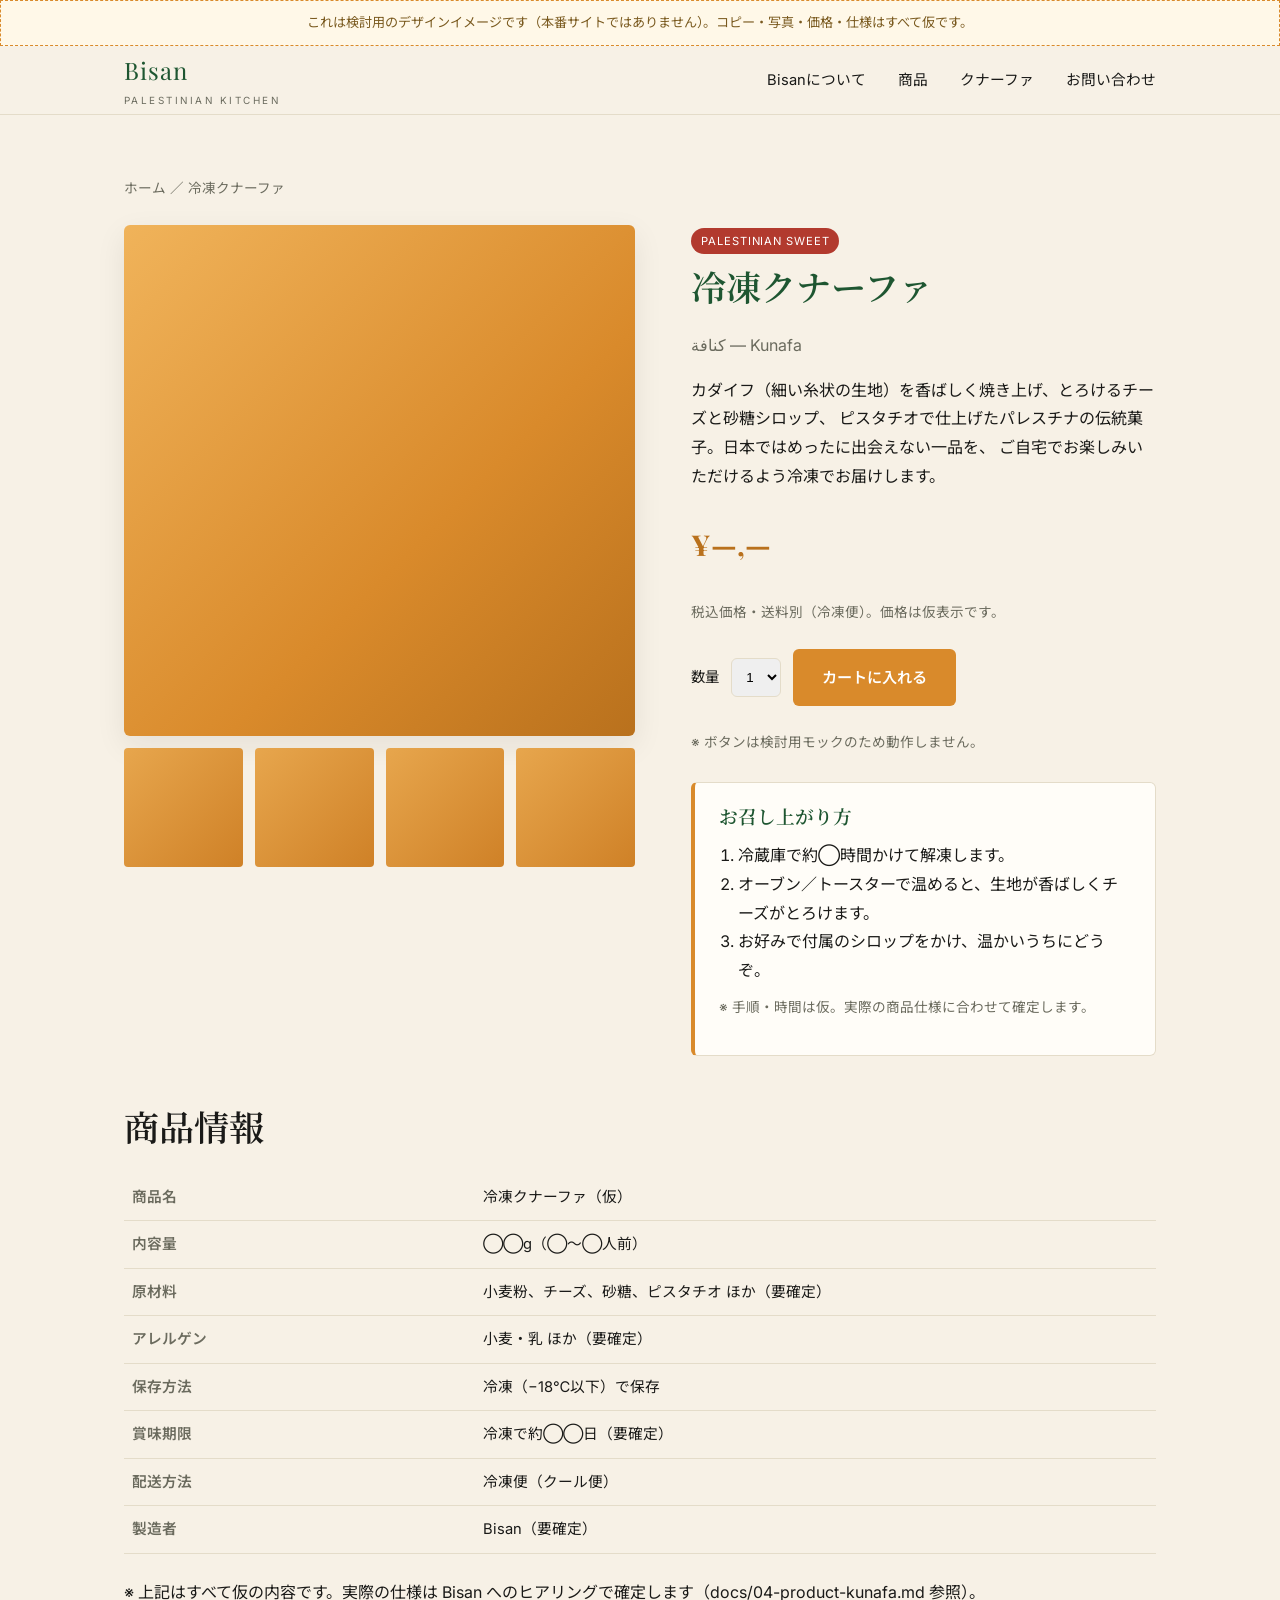
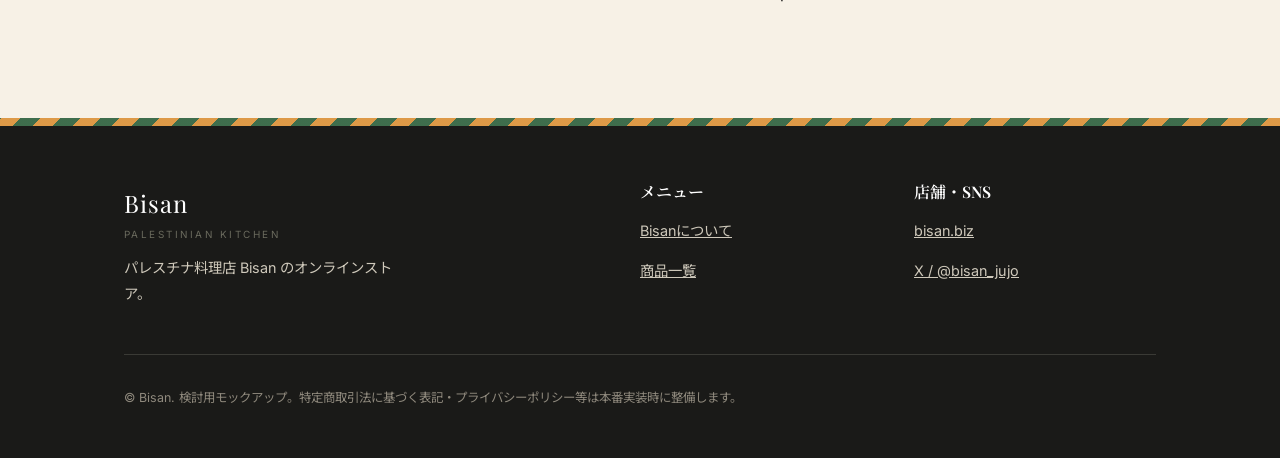
==== design/mockups/product-kunafa.html @ 8da0ccc4 "Add Step 1 scaffold: docs and design mockups for Bisan EC - docs/: project overview, brand research," ====
<!DOCTYPE html>
<html lang="ja">
<head>
  <meta charset="UTF-8" />
  <meta name="viewport" content="width=device-width, initial-scale=1.0" />
  <title>冷凍クナーファ — Bisan</title>
  <meta name="description" content="パレスチナの伝統菓子クナーファの冷凍お取り寄せ。Bisan オンラインストア。" />
  <link rel="preconnect" href="https://fonts.googleapis.com" />
  <link rel="preconnect" href="https://fonts.gstatic.com" crossorigin />
  <link href="https://fonts.googleapis.com/css2?family=Inter:wght@400;600&family=Noto+Sans+JP:wght@400;500;700&family=Noto+Serif+JP:wght@500;600&family=Playfair+Display:wght@500;600&display=swap" rel="stylesheet" />
  <link rel="stylesheet" href="assets/css/styles.css" />
</head>
<body>
  <div class="disclaimer">これは検討用のデザインイメージです（本番サイトではありません）。コピー・写真・価格・仕様はすべて仮です。</div>

  <header class="site-header">
    <div class="container">
      <a class="brand" href="index.html">Bisan<small>Palestinian Kitchen</small></a>
      <nav class="nav">
        <a href="index.html#story">Bisanについて</a>
        <a href="index.html#products">商品</a>
        <a href="product-kunafa.html">クナーファ</a>
        <a href="index.html#contact">お問い合わせ</a>
      </nav>
    </div>
  </header>

  <main class="container" style="padding-block:48px;">
    <p style="font-size:.85rem;color:var(--color-muted);margin-bottom:24px;">
      <a href="index.html" style="text-decoration:none;">ホーム</a> ／ 冷凍クナーファ
    </p>

    <div class="product">
      <!-- Gallery -->
      <div class="gallery">
        <div class="main" aria-hidden="true"></div>
        <div class="thumbs" aria-hidden="true">
          <span></span><span></span><span></span><span></span>
        </div>
      </div>

      <!-- Info -->
      <div>
        <span class="badge">PALESTINIAN SWEET</span>
        <h1>冷凍クナーファ</h1>
        <p style="color:var(--color-muted);">كنافة — Kunafa</p>
        <p>カダイフ（細い糸状の生地）を香ばしく焼き上げ、とろけるチーズと砂糖シロップ、
           ピスタチオで仕上げたパレスチナの伝統菓子。日本ではめったに出会えない一品を、
           ご自宅でお楽しみいただけるよう冷凍でお届けします。</p>

        <p class="price-lg">¥—,—</p>
        <p class="note">税込価格・送料別（冷凍便）。価格は仮表示です。</p>

        <div style="display:flex;gap:12px;align-items:center;margin:24px 0;">
          <label for="qty" style="font-size:.9rem;">数量</label>
          <select id="qty" style="padding:10px;border:1px solid var(--color-line);border-radius:var(--radius);">
            <option>1</option><option>2</option><option>3</option>
          </select>
          <a class="btn btn-gold" href="#" onclick="return false;">カートに入れる</a>
        </div>
        <p class="note">※ ボタンは検討用モックのため動作しません。</p>

        <!-- 解凍・温め方ガイド -->
        <div class="howto">
          <h3>お召し上がり方</h3>
          <ol>
            <li>冷蔵庫で約◯時間かけて解凍します。</li>
            <li>オーブン／トースターで温めると、生地が香ばしくチーズがとろけます。</li>
            <li>お好みで付属のシロップをかけ、温かいうちにどうぞ。</li>
          </ol>
          <p class="note" style="margin-top:10px;">※ 手順・時間は仮。実際の商品仕様に合わせて確定します。</p>
        </div>
      </div>
    </div>

    <!-- Spec -->
    <section style="padding-block:48px;">
      <h2 class="section-title" style="text-align:left;">商品情報</h2>
      <table class="spec">
        <tr><th>商品名</th><td>冷凍クナーファ（仮）</td></tr>
        <tr><th>内容量</th><td>◯◯g（◯〜◯人前）</td></tr>
        <tr><th>原材料</th><td>小麦粉、チーズ、砂糖、ピスタチオ ほか（要確定）</td></tr>
        <tr><th>アレルゲン</th><td>小麦・乳 ほか（要確定）</td></tr>
        <tr><th>保存方法</th><td>冷凍（−18℃以下）で保存</td></tr>
        <tr><th>賞味期限</th><td>冷凍で約◯◯日（要確定）</td></tr>
        <tr><th>配送方法</th><td>冷凍便（クール便）</td></tr>
        <tr><th>製造者</th><td>Bisan（要確定）</td></tr>
      </table>
      <p class="note">※ 上記はすべて仮の内容です。実際の仕様は Bisan へのヒアリングで確定します（docs/04-product-kunafa.md 参照）。</p>
    </section>
  </main>

  <div class="pattern-strip"></div>
  <footer class="site-footer">
    <div class="container">
      <div class="cols">
        <div>
          <a class="brand" href="index.html">Bisan<small>Palestinian Kitchen</small></a>
          <p style="margin-top:12px;max-width:32ch;">パレスチナ料理店 Bisan のオンラインストア。</p>
        </div>
        <div>
          <h3 style="font-size:1rem;color:#fff;">メニュー</h3>
          <p><a href="index.html#story">Bisanについて</a></p>
          <p><a href="index.html#products">商品一覧</a></p>
        </div>
        <div>
          <h3 style="font-size:1rem;color:#fff;">店舗・SNS</h3>
          <p><a href="https://bisan.biz" target="_blank" rel="noopener">bisan.biz</a></p>
          <p><a href="https://twitter.com/bisan_jujo" target="_blank" rel="noopener">X / @bisan_jujo</a></p>
        </div>
      </div>
      <div class="legal">
        <p>© Bisan. 検討用モックアップ。特定商取引法に基づく表記・プライバシーポリシー等は本番実装時に整備します。</p>
      </div>
    </div>
  </footer>
</body>
</html>
---- design/mockups/assets/css/styles.css ----
/* =========================================================
   Bisan EC — Mockup Styles (検討用)
   トンマナ: docs/02-tone-and-manner.md を反映
   ========================================================= */

:root {
  /* Colors */
  --color-primary:  #1E5631; /* Olive / Palestine Green */
  --color-primary-dark: #143d22;
  --color-ink:      #1A1A18; /* Olive Black */
  --color-base:     #F7F1E6; /* Warm Cream */
  --color-surface:  #FFFDF8; /* カード等の面 */
  --color-gold:     #D98A2B; /* Kunafa Gold */
  --color-gold-dark:#b9711d;
  --color-red:      #B23A2E; /* Palestine Red (差し色) */
  --color-pistachio:#7BA05B; /* Pistachio */
  --color-muted:    #6b6b5e;
  --color-line:     #e4dcc9;

  /* Typography */
  --font-serif: "Playfair Display", "Noto Serif JP", "Yu Mincho", serif;
  --font-sans:  "Inter", "Noto Sans JP", "Hiragino Kaku Gothic ProN", sans-serif;

  /* Layout */
  --maxw: 1080px;
  --radius: 6px;
  --shadow: 0 10px 30px rgba(26, 26, 24, 0.08);
}

* { box-sizing: border-box; }

html { scroll-behavior: smooth; }

body {
  margin: 0;
  font-family: var(--font-sans);
  color: var(--color-ink);
  background: var(--color-base);
  line-height: 1.8;
  -webkit-font-smoothing: antialiased;
}

h1, h2, h3 {
  font-family: var(--font-serif);
  font-weight: 600;
  line-height: 1.3;
  margin: 0 0 0.6em;
}

a { color: inherit; }

img { max-width: 100%; display: block; }

.container {
  max-width: var(--maxw);
  margin: 0 auto;
  padding: 0 24px;
}

/* ---------- Header ---------- */
.site-header {
  position: sticky;
  top: 0;
  z-index: 50;
  background: rgba(247, 241, 230, 0.92);
  backdrop-filter: blur(6px);
  border-bottom: 1px solid var(--color-line);
}
.site-header .container {
  display: flex;
  align-items: center;
  justify-content: space-between;
  height: 68px;
}
.brand {
  font-family: var(--font-serif);
  font-size: 1.5rem;
  letter-spacing: 0.04em;
  color: var(--color-primary);
  text-decoration: none;
}
.brand small {
  display: block;
  font-family: var(--font-sans);
  font-size: 0.62rem;
  letter-spacing: 0.25em;
  color: var(--color-muted);
  text-transform: uppercase;
}
.nav a {
  margin-left: 28px;
  text-decoration: none;
  font-size: 0.92rem;
  color: var(--color-ink);
}
.nav a:hover { color: var(--color-gold-dark); }

/* ---------- Buttons ---------- */
.btn {
  display: inline-block;
  padding: 14px 28px;
  border-radius: var(--radius);
  font-size: 0.95rem;
  font-weight: 600;
  text-decoration: none;
  cursor: pointer;
  border: 1px solid transparent;
  transition: transform .12s ease, background .2s ease;
}
.btn:hover { transform: translateY(-1px); }
.btn-primary { background: var(--color-primary); color: #fff; }
.btn-primary:hover { background: var(--color-primary-dark); }
.btn-gold { background: var(--color-gold); color: #fff; }
.btn-gold:hover { background: var(--color-gold-dark); }
.btn-outline {
  background: transparent;
  border-color: var(--color-primary);
  color: var(--color-primary);
}

/* ---------- Hero ---------- */
.hero {
  position: relative;
  color: #fff;
  text-align: center;
  padding: 120px 24px;
  background:
    linear-gradient(rgba(20,61,34,0.55), rgba(20,61,34,0.75)),
    radial-gradient(circle at 30% 30%, #e9a94e 0%, #c9772a 45%, #1E5631 100%);
  overflow: hidden;
}
.hero .eyebrow {
  font-size: 0.75rem;
  letter-spacing: 0.35em;
  text-transform: uppercase;
  opacity: 0.9;
}
.hero h1 {
  font-size: clamp(2.2rem, 5vw, 3.6rem);
  margin: 0.3em 0;
  color: #fff;
}
.hero p { max-width: 560px; margin: 0 auto 2em; font-size: 1.05rem; }

/* 幾何学パターンのさりげない装飾 */
.pattern-strip {
  height: 8px;
  background-image: repeating-linear-gradient(
    -45deg,
    var(--color-gold) 0 14px,
    var(--color-primary) 14px 28px
  );
  opacity: 0.85;
}

/* ---------- Sections ---------- */
section { padding: 72px 0; }
.section-title {
  text-align: center;
  font-size: clamp(1.6rem, 3vw, 2.2rem);
  margin-bottom: 0.2em;
}
.section-lead {
  text-align: center;
  color: var(--color-muted);
  max-width: 620px;
  margin: 0 auto 48px;
}

/* ---------- Story ---------- */
.story {
  display: grid;
  grid-template-columns: 1fr 1fr;
  gap: 48px;
  align-items: center;
}
.story .visual {
  aspect-ratio: 4 / 3;
  border-radius: var(--radius);
  background: linear-gradient(135deg, #2b6b3e, #1E5631);
  box-shadow: var(--shadow);
}
.story h2 { color: var(--color-primary); }

/* ---------- Product cards ---------- */
.cards {
  display: grid;
  grid-template-columns: repeat(3, 1fr);
  gap: 28px;
}
.card {
  background: var(--color-surface);
  border: 1px solid var(--color-line);
  border-radius: var(--radius);
  overflow: hidden;
  box-shadow: var(--shadow);
}
.card .thumb {
  aspect-ratio: 4 / 3;
  background: linear-gradient(135deg, #f0b35a, #d98a2b);
}
.card .body { padding: 20px 22px 24px; }
.card h3 { margin-bottom: 0.2em; }
.card .price { color: var(--color-gold-dark); font-weight: 700; }
.badge {
  display: inline-block;
  font-size: 0.7rem;
  letter-spacing: 0.08em;
  background: var(--color-red);
  color: #fff;
  padding: 3px 10px;
  border-radius: 999px;
  margin-bottom: 10px;
}

/* ---------- Product detail ---------- */
.product {
  display: grid;
  grid-template-columns: 1.1fr 1fr;
  gap: 56px;
  align-items: start;
}
.gallery .main {
  aspect-ratio: 1 / 1;
  border-radius: var(--radius);
  background: linear-gradient(135deg, #f0b35a 0%, #d98a2b 60%, #b9711d 100%);
  box-shadow: var(--shadow);
}
.gallery .thumbs {
  display: grid;
  grid-template-columns: repeat(4, 1fr);
  gap: 12px;
  margin-top: 12px;
}
.gallery .thumbs span {
  aspect-ratio: 1 / 1;
  border-radius: 4px;
  background: linear-gradient(135deg, #e7a64d, #cf8127);
}
.product h1 { color: var(--color-primary); font-size: 2.2rem; }
.product .price-lg {
  font-size: 1.8rem;
  color: var(--color-gold-dark);
  font-weight: 700;
  font-family: var(--font-serif);
}
.product .note {
  font-size: 0.85rem;
  color: var(--color-muted);
}
.spec {
  width: 100%;
  border-collapse: collapse;
  margin: 24px 0;
  font-size: 0.92rem;
}
.spec th, .spec td {
  text-align: left;
  padding: 10px 8px;
  border-bottom: 1px solid var(--color-line);
  vertical-align: top;
}
.spec th { width: 34%; color: var(--color-muted); font-weight: 600; }

.howto {
  background: var(--color-surface);
  border: 1px solid var(--color-line);
  border-left: 4px solid var(--color-gold);
  border-radius: var(--radius);
  padding: 22px 24px;
  margin-top: 28px;
}
.howto h3 { color: var(--color-primary); }
.howto ol { margin: 0; padding-left: 1.2em; }

/* ---------- Footer ---------- */
.site-footer {
  background: var(--color-ink);
  color: #cfc9bb;
  padding: 56px 0 36px;
  font-size: 0.9rem;
}
.site-footer .brand { color: #fff; }
.site-footer a { color: #cfc9bb; }
.site-footer .cols {
  display: grid;
  grid-template-columns: 2fr 1fr 1fr;
  gap: 32px;
  margin-bottom: 32px;
}
.site-footer .legal {
  border-top: 1px solid #3a3a35;
  padding-top: 20px;
  font-size: 0.78rem;
  color: #8f897d;
}

.disclaimer {
  background: #fff8e8;
  border: 1px dashed var(--color-gold);
  color: #7a5a1f;
  font-size: 0.82rem;
  text-align: center;
  padding: 10px 16px;
}

/* ---------- Responsive ---------- */
@media (max-width: 820px) {
  .story, .product { grid-template-columns: 1fr; gap: 28px; }
  .cards { grid-template-columns: 1fr; }
  .site-footer .cols { grid-template-columns: 1fr; }
  .nav { display: none; }
}
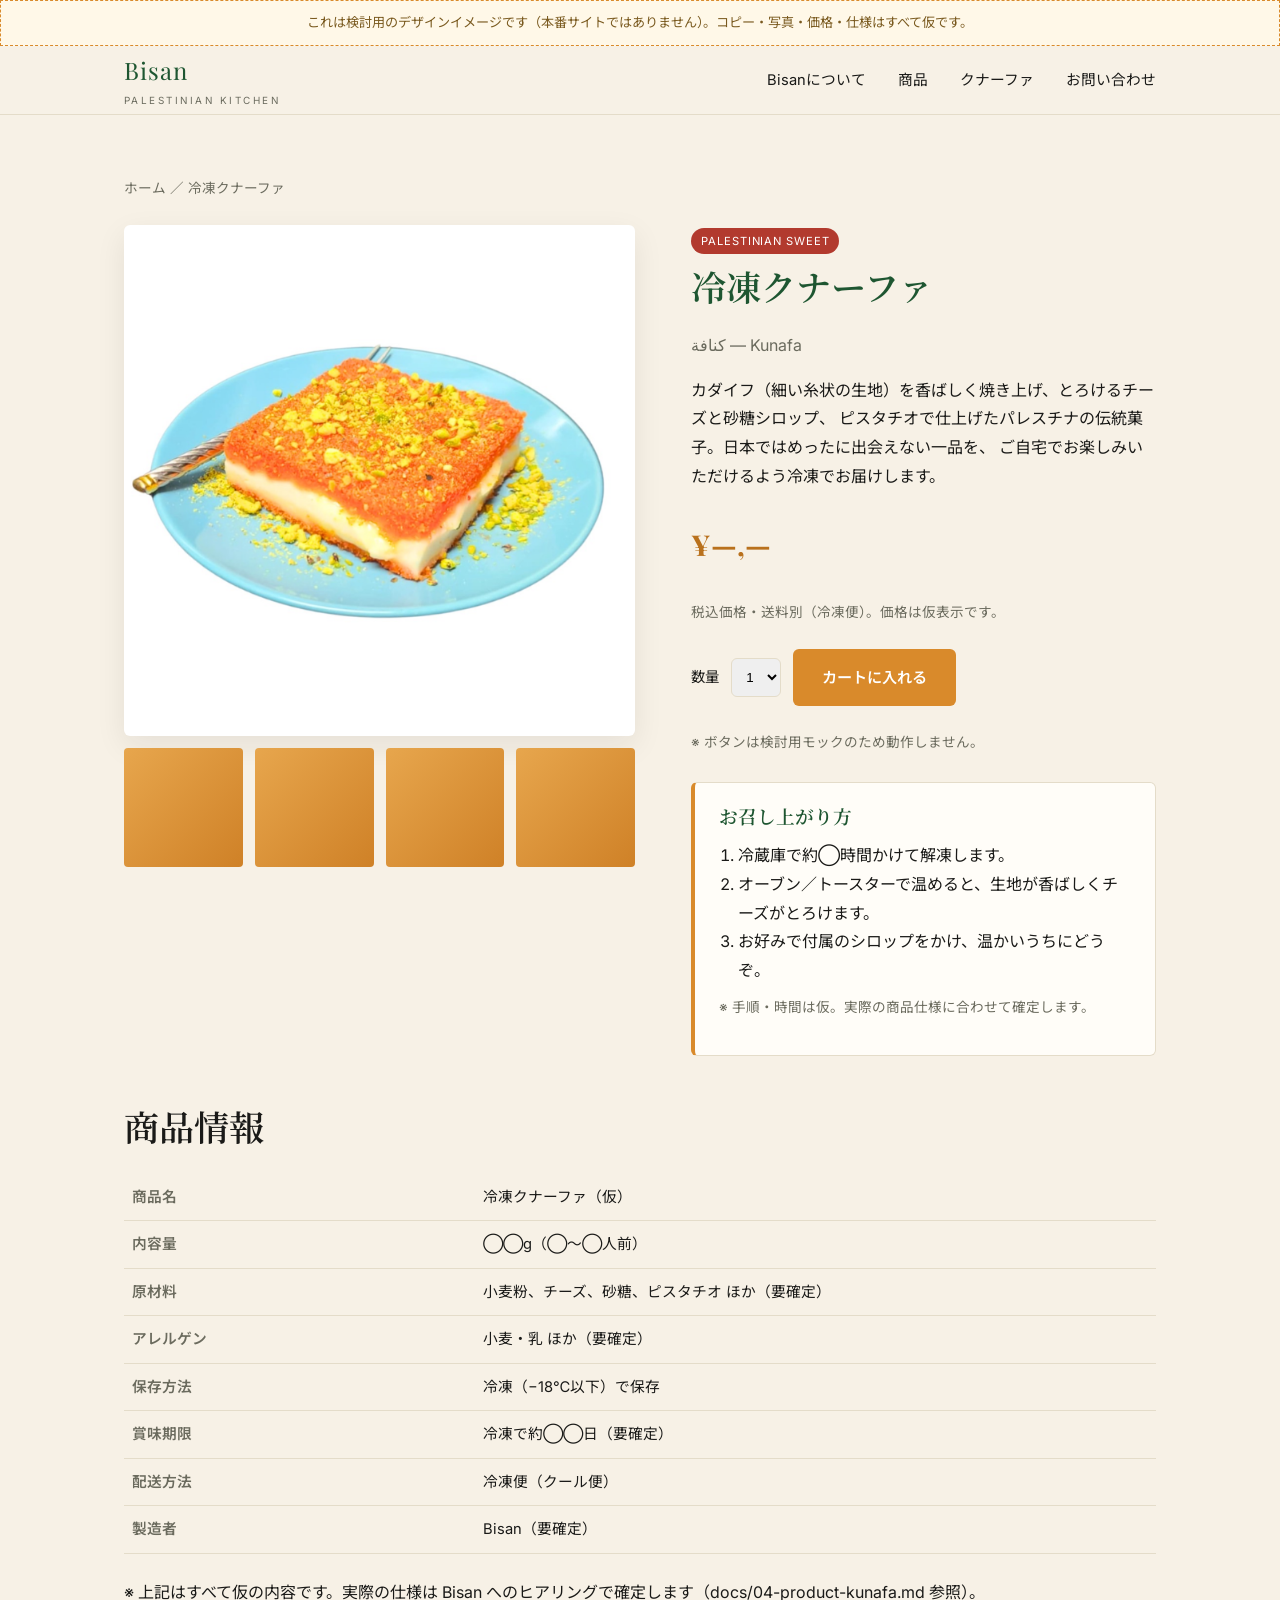
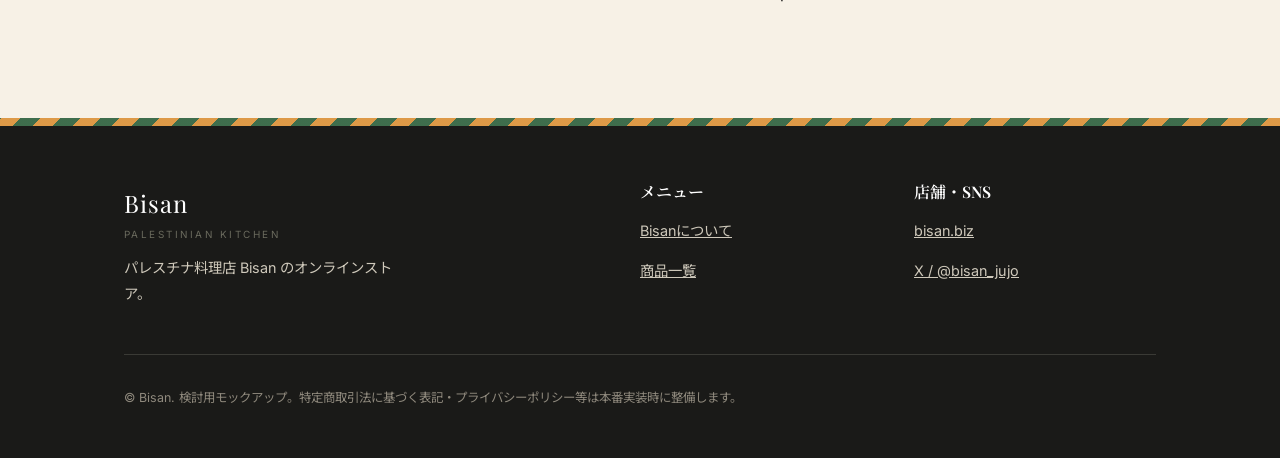
==== commit d23561f8: "Add product images and update mockups - Add header.png for hero background (olive tree landscape) - " ====
--- a/design/mockups/product-kunafa.html
+++ b/design/mockups/product-kunafa.html
@@ -33,7 +33,7 @@
     <div class="product">
       <!-- Gallery -->
       <div class="gallery">
-        <div class="main" aria-hidden="true"></div>
+        <div class="main" style="background:url('assets/img/1243クナーファ.png') center/contain no-repeat #fff;"></div>
         <div class="thumbs" aria-hidden="true">
           <span></span><span></span><span></span><span></span>
         </div>
--- a/design/mockups/assets/css/styles.css
+++ b/design/mockups/assets/css/styles.css
@@ -118,15 +118,30 @@
   color: var(--color-primary);
 }
 
-/* ---------- Hero ---------- */
+/* ---------- Hero ----------
+   背景画像の差し替え方法:
+   assets/img/hero.jpg を置くと自動で背景に表示されます。
+   レイヤーは上から「緑スクリム → 下部の暗幕 → 背景写真 → フォールバックの
+   グラデーション」の順。画像未配置の間はフォールバックが表示されます。
+   別ファイル名にする場合は下の --hero-image を変更してください。 */
 .hero {
+  --hero-image: url("../img/header.png");
   position: relative;
   color: #fff;
   text-align: center;
-  padding: 120px 24px;
-  background:
-    linear-gradient(rgba(20,61,34,0.55), rgba(20,61,34,0.75)),
+  padding: 140px 24px;
+  background-image:
+    /* 1) 全体にかける深緑のスクリム（文字を読みやすく） */
+    linear-gradient(rgba(20,61,34,0.55), rgba(20,61,34,0.72)),
+    /* 2) 下部を少し暗くして文字の足元を締める */
+    linear-gradient(to bottom, rgba(20,61,34,0) 45%, rgba(20,61,34,0.55) 100%),
+    /* 3) 風景の背景写真 */
+    var(--hero-image),
+    /* 4) 画像が無いときのフォールバック */
     radial-gradient(circle at 30% 30%, #e9a94e 0%, #c9772a 45%, #1E5631 100%);
+  background-size: cover, cover, cover, cover;
+  background-position: center, center, center, center;
+  background-repeat: no-repeat;
   overflow: hidden;
 }
 .hero .eyebrow {
@@ -134,13 +149,20 @@
   letter-spacing: 0.35em;
   text-transform: uppercase;
   opacity: 0.9;
+  text-shadow: 0 1px 8px rgba(0,0,0,0.35);
 }
 .hero h1 {
   font-size: clamp(2.2rem, 5vw, 3.6rem);
   margin: 0.3em 0;
   color: #fff;
-}
-.hero p { max-width: 560px; margin: 0 auto 2em; font-size: 1.05rem; }
+  text-shadow: 0 2px 14px rgba(0,0,0,0.4);
+}
+.hero p {
+  max-width: 560px;
+  margin: 0 auto 2em;
+  font-size: 1.05rem;
+  text-shadow: 0 1px 10px rgba(0,0,0,0.4);
+}
 
 /* 幾何学パターンのさりげない装飾 */
 .pattern-strip {
@@ -177,7 +199,8 @@
 .story .visual {
   aspect-ratio: 4 / 3;
   border-radius: var(--radius);
-  background: linear-gradient(135deg, #2b6b3e, #1E5631);
+  background: url("../img/table_create.png") center/cover no-repeat,
+              linear-gradient(135deg, #2b6b3e, #1E5631);
   box-shadow: var(--shadow);
 }
 .story h2 { color: var(--color-primary); }
